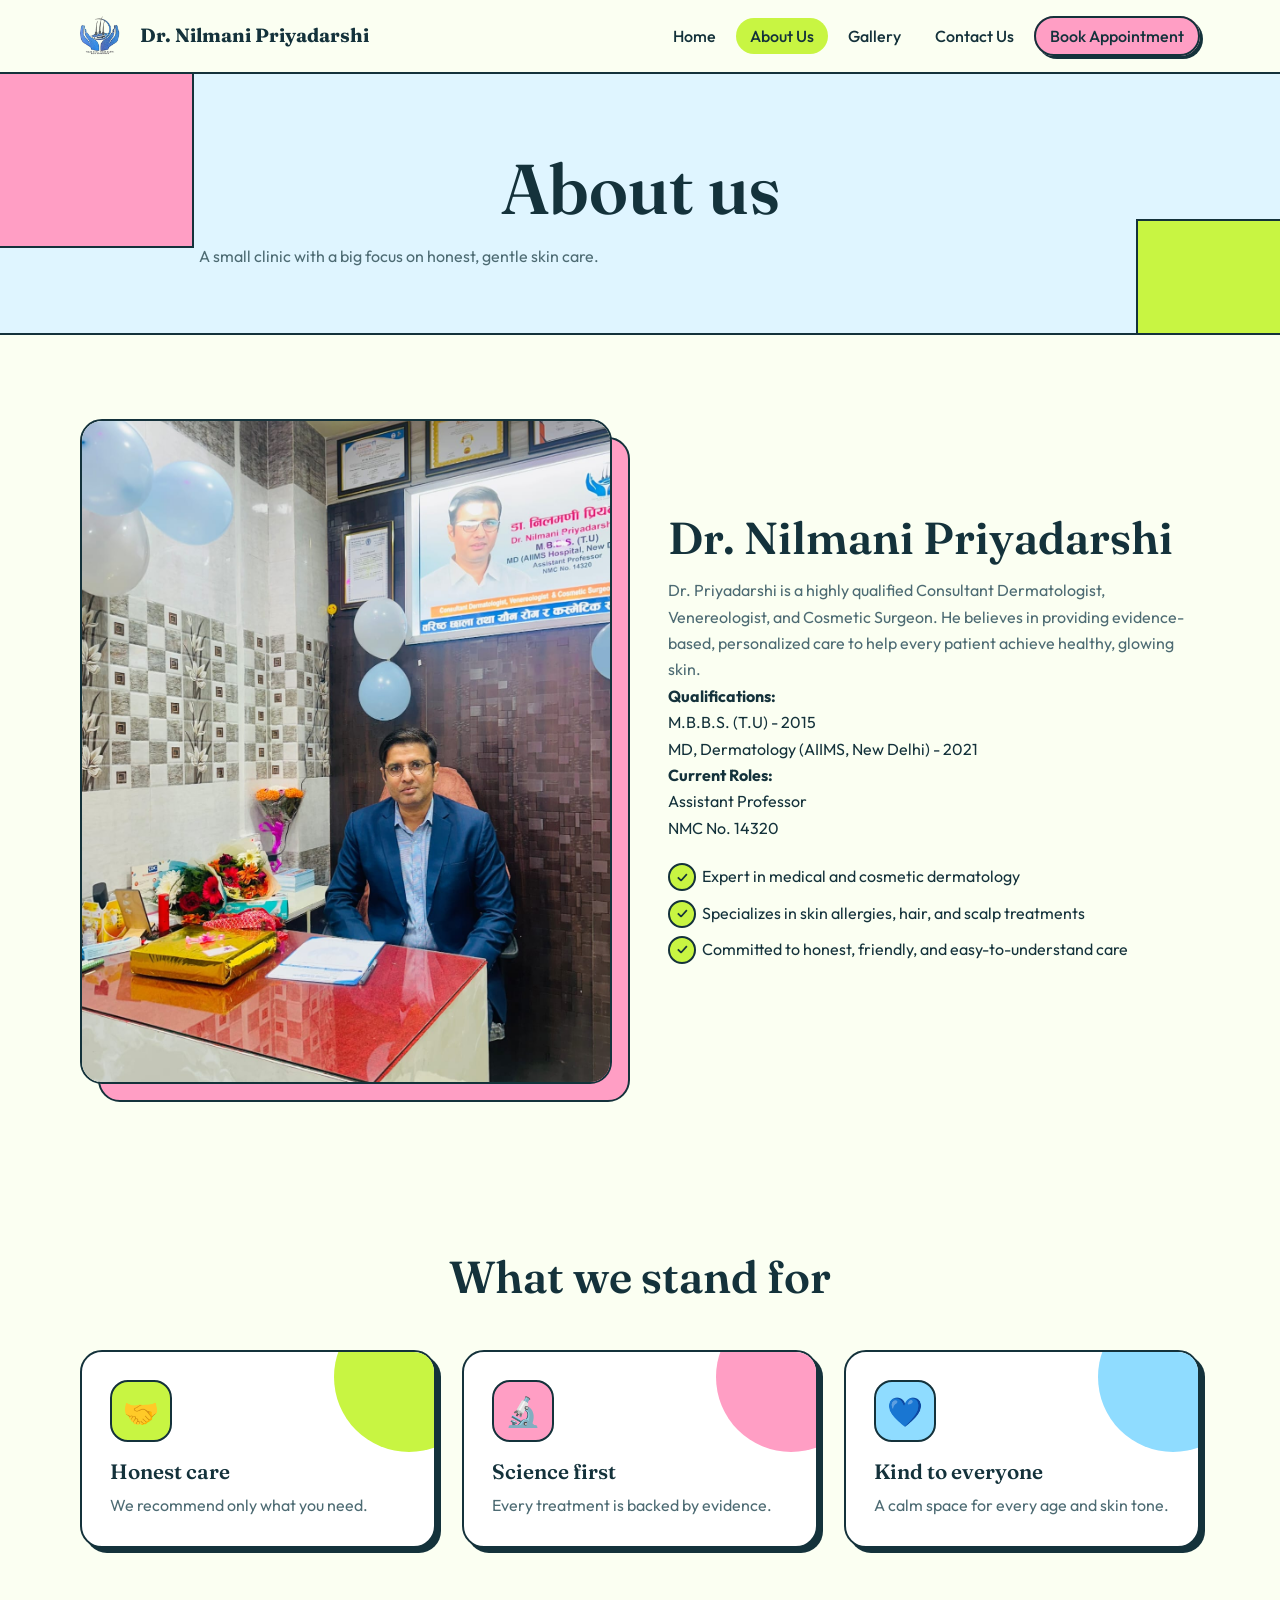
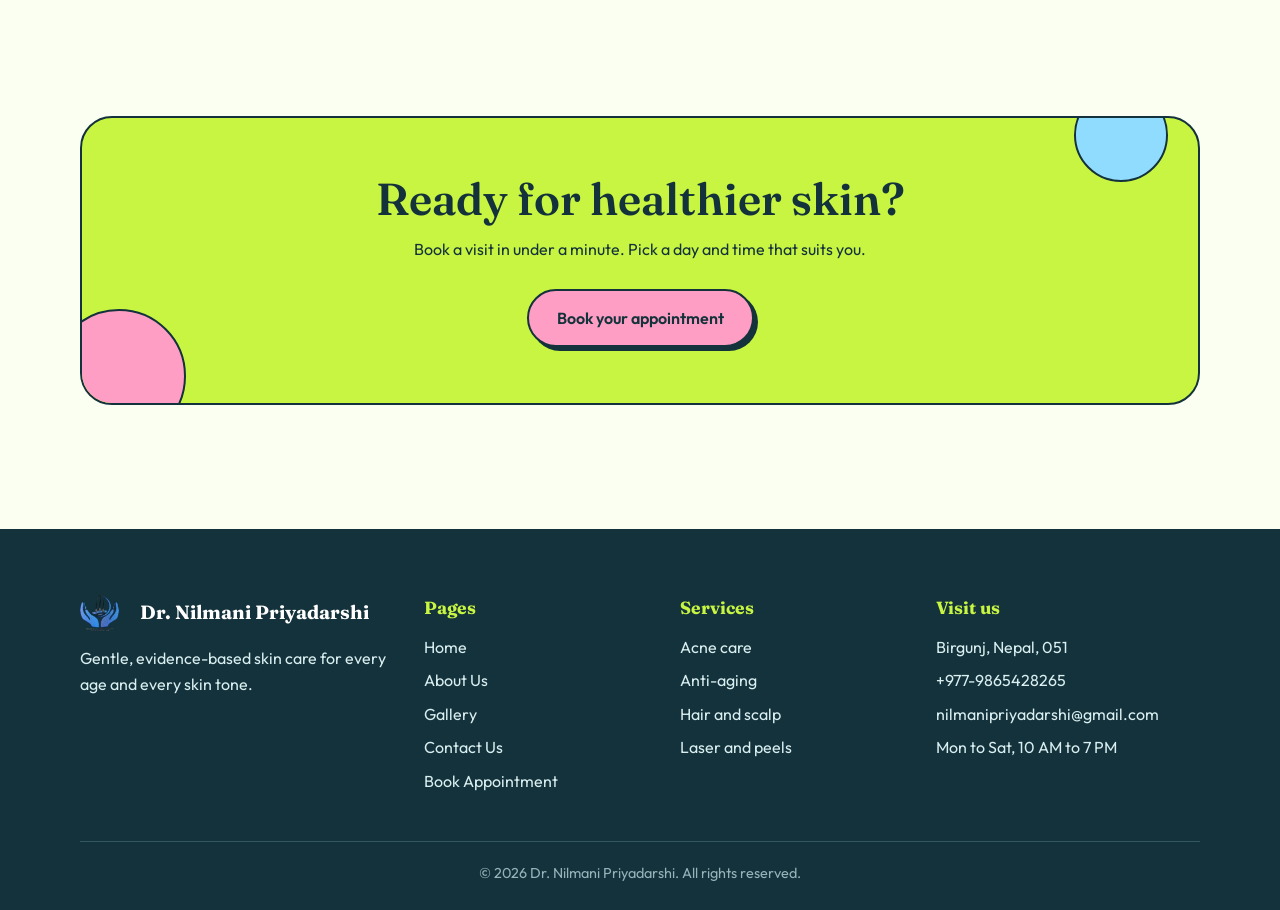
==== about.html @ e99387e2 "Dermatologist website committed" ====
<!DOCTYPE html>
<html lang="en"><head><meta charset="utf-8"><meta name="viewport" content="width=device-width,initial-scale=1">
<title>About Us | Dr. Nilmani Priyadarshi Skin Clinic</title><meta name="description" content="Learn about our clinic and meet Dr. Nilmani Priyadarshi.">
<link rel="preconnect" href="https://fonts.googleapis.com"><link rel="preconnect" href="https://fonts.gstatic.com" crossorigin>
<link href="https://fonts.googleapis.com/css2?family=Fraunces:wght@500;600;700&family=Outfit:wght@400;500;600&display=swap" rel="stylesheet">
<link rel="stylesheet" href="css/style.css">
<style>
  .logo img { height: 40px; width: auto; margin-right: 10px; vertical-align: middle; }
  .logo { display: flex; align-items: center; font-weight: 700; font-size: 1.2rem; }
</style>
</head><body>
<header><div class="wrap nav">
  <a class="logo" href="index.html">
    <img src="./logo-edited.png" alt="Clinic Logo">
    Dr. Nilmani Priyadarshi
  </a>
<button class="burger" aria-label="Menu">☰</button>
<ul class="links"><li><a href="index.html">Home</a></li><li><a href="about.html" class=active>About Us</a></li><li><a href="gallery.html">Gallery</a></li><li><a href="contact.html">Contact Us</a></li><li><a class="cta" href="appointment.html">Book Appointment</a></li></ul></div></header>

<main>
<div class="phead"><div class="wrap"><h1>About us</h1><p class="lead">A small clinic with a big focus on honest, gentle skin care.</p></div></div>
<section><div class="wrap two"><div class="photo rv"><img src="./dr-nilmani.jpg" alt="Dr. Nilmani Priyadarshi"></div>
<div class="rv"><h2>Dr. Nilmani Priyadarshi</h2><p class="lead">Dr. Priyadarshi is a highly qualified Consultant Dermatologist, Venereologist, and Cosmetic Surgeon. He believes in providing evidence-based, personalized care to help every patient achieve healthy, glowing skin.</p>
<p><strong>Qualifications:</strong><br>
M.B.B.S. (T.U) - 2015<br>
MD, Dermatology (AIIMS, New Delhi) - 2021</p>
<p><strong>Current Roles:</strong><br>
Assistant Professor<br>
NMC No. 14320</p>
<ul class="ticks"><li>Expert in medical and cosmetic dermatology</li><li>Specializes in skin allergies, hair, and scalp treatments</li><li>Committed to honest, friendly, and easy-to-understand care</li></ul></div></div></section>

<section><div class="wrap center"><h2 class="rv">What we stand for</h2><div class="grid3" style="text-align:left"><div class="card c1 rv"><div class="ic">🤝</div><h3>Honest care</h3><p>We recommend only what you need.</p></div><div class="card c2 rv"><div class="ic">🔬</div><h3>Science first</h3><p>Every treatment is backed by evidence.</p></div><div class="card c3 rv"><div class="ic">💙</div><h3>Kind to everyone</h3><p>A calm space for every age and skin tone.</p></div></div></div></section>

<section><div class="wrap"><div class="band rv"><h2>Ready for healthier skin?</h2><p>Book a visit in under a minute. Pick a day and time that suits you.</p><a class="btn pink" href="appointment.html">Book your appointment</a></div></div></section>
</main>

<footer><div class="wrap"><div class="fgrid">
<div><a class="logo" href="index.html"><img src="./logo-edited.png" alt="Clinic Logo"> Dr. Nilmani Priyadarshi</a><p>Gentle, evidence-based skin care for every age and every skin tone.</p></div>
<div><h4>Pages</h4><ul><li><a href="index.html">Home</a></li><li><a href="about.html" class=active>About Us</a></li><li><a href="gallery.html">Gallery</a></li><li><a href="contact.html">Contact Us</a></li><li><a href="appointment.html">Book Appointment</a></li></ul></div>
<div><h4>Services</h4><ul><li>Acne care</li><li>Anti-aging</li><li>Hair and scalp</li><li>Laser and peels</li></ul></div>
<div><h4>Visit us</h4><ul><li>Birgunj, Nepal, 051</li><li>+977-9865428265</li><li>nilmanipriyadarshi@gmail.com</li><li>Mon to Sat, 10 AM to 7 PM</li></ul></div></div>
<p class="copy">© 2026 Dr. Nilmani Priyadarshi. All rights reserved.</p></div></footer>
<div class="lb"><img alt="Enlarged gallery photo" src=""></div>
<script src="js/main.js"></script></body></html>
---- css/style.css ----
:root{--lime:#c8f542;--lime2:#eaffa8;--pink:#ff9ec4;--pink2:#ffe0ee;--sky:#8fdcff;--sky2:#dff5ff;--ink:#14323b;--mut:#4d6b73;--paper:#fbfff2;--r:22px}
*{box-sizing:border-box;margin:0;padding:0}
html{scroll-behavior:smooth}
body{font-family:'Outfit',system-ui,sans-serif;color:var(--ink);background:var(--paper);line-height:1.65;overflow-x:hidden}
h1,h2,h3{font-family:'Fraunces',Georgia,serif;line-height:1.12;font-weight:600}
h1{font-size:clamp(2.4rem,6vw,4.4rem)}h2{font-size:clamp(1.8rem,4vw,2.8rem)}h3{font-size:1.3rem}
a{color:inherit;text-decoration:none}img{max-width:100%;display:block}
:focus-visible{outline:3px solid var(--ink);outline-offset:3px}
.wrap{width:min(1120px,92%);margin:auto}
section{padding:84px 0;position:relative}
.lead{color:var(--mut);max-width:58ch;margin-top:14px}
.center{text-align:center}.center .lead{margin-inline:auto}
/* nav */
header{position:sticky;top:0;z-index:50;background:rgba(251,255,242,.88);backdrop-filter:blur(12px);border-bottom:2px solid var(--ink)}
.nav{display:flex;align-items:center;justify-content:space-between;height:72px}
.logo{display:flex;align-items:center;gap:10px;font-family:'Fraunces',serif;font-weight:700;font-size:1.35rem}
.logo svg{width:38px;height:38px}
.links{display:flex;gap:6px;list-style:none;align-items:center}
.links a{padding:8px 14px;border-radius:99px;font-weight:500;transition:.25s}
.links a:hover{background:var(--sky2)}
.links a.active{background:var(--lime);}
.links .cta{background:var(--pink);border:2px solid var(--ink);box-shadow:3px 3px 0 var(--ink)}
.links .cta:hover{transform:translate(-1px,-1px);box-shadow:5px 5px 0 var(--ink);background:var(--pink)}
.burger{display:none;background:none;border:2px solid var(--ink);border-radius:10px;width:44px;height:44px;font-size:1.3rem;cursor:pointer}
/* buttons */
.btn{display:inline-block;padding:14px 28px;border-radius:99px;border:2px solid var(--ink);font-weight:600;font-family:inherit;font-size:1rem;cursor:pointer;background:var(--lime);box-shadow:4px 4px 0 var(--ink);transition:.2s}
.btn:hover{transform:translate(-2px,-2px);box-shadow:7px 7px 0 var(--ink)}
.btn:active{transform:translate(2px,2px);box-shadow:1px 1px 0 var(--ink)}
.btn.pink{background:var(--pink)}.btn.sky{background:var(--sky)}.btn.ghost{background:#fff}
/* hero */
.hero{padding:70px 0 100px;overflow:hidden}
.hero .wrap{display:grid;grid-template-columns:1.1fr .9fr;gap:40px;align-items:center}
.hero p{font-size:1.15rem;color:var(--mut);margin:20px 0 30px;max-width:48ch}
.hero .row{display:flex;gap:16px;flex-wrap:wrap}
.hl{background:linear-gradient(transparent 62%,var(--lime) 62%);padding:0 4px}
.badge{display:inline-flex;gap:8px;align-items:center;background:var(--sky2);border:2px solid var(--ink);padding:6px 16px;border-radius:99px;font-size:.92rem;margin-bottom:20px}
.stage{position:relative;height:460px}
.blob{position:absolute;border:2px solid var(--ink);animation:morph 9s ease-in-out infinite,float 7s ease-in-out infinite}
.b1{width:300px;height:300px;background:var(--pink);top:30px;left:70px}
.b2{width:190px;height:190px;background:var(--lime);bottom:20px;left:0;animation-delay:-3s}
.b3{width:150px;height:150px;background:var(--sky);top:0;right:10px;animation-delay:-5s}
.dot{position:absolute;border-radius:50%;background:var(--ink);animation:float 5s ease-in-out infinite}
.dot.d1{width:14px;height:14px;top:60px;left:30px}.dot.d2{width:20px;height:20px;bottom:80px;right:40px;background:var(--pink);border:2px solid var(--ink);animation-delay:-2s}.dot.d3{width:10px;height:10px;top:210px;right:0;animation-delay:-1s}
.glass{position:absolute;background:#fff;border:2px solid var(--ink);border-radius:18px;padding:14px 18px;box-shadow:5px 5px 0 var(--ink);animation:float 6s ease-in-out infinite}
.g1{left:20px;top:200px;animation-delay:-1s}.g2{right:0;bottom:70px;animation-delay:-4s}
.glass b{display:block;font-family:'Fraunces',serif;font-size:1.5rem}
.glass small{color:var(--mut)}
.face{position:absolute;inset:0;margin:auto;width:230px;height:230px;font-size:7rem;display:grid;place-items:center;z-index:2;animation:float 6s ease-in-out infinite}
@keyframes morph{0%,100%{border-radius:60% 40% 55% 45%/50% 60% 40% 50%}50%{border-radius:40% 60% 45% 55%/60% 40% 60% 40%}}
@keyframes float{0%,100%{transform:translateY(0) rotate(0)}50%{transform:translateY(-16px) rotate(2deg)}}
.pop{animation:pop .8s cubic-bezier(.2,1.4,.4,1) both}.pop:nth-child(2){animation-delay:.12s}.pop:nth-child(3){animation-delay:.24s}.pop:nth-child(4){animation-delay:.36s}
@keyframes pop{from{opacity:0;transform:translateY(30px) scale(.96)}to{opacity:1;transform:none}}
/* marquee */
.marq{background:var(--ink);color:var(--lime);overflow:hidden;white-space:nowrap;padding:14px 0;border-block:2px solid var(--ink)}
.marq div{display:inline-block;animation:slide 28s linear infinite;font-family:'Fraunces',serif;font-size:1.2rem}
.marq span{margin:0 22px}
@keyframes slide{to{transform:translateX(-50%)}}
/* about */
.two{display:grid;grid-template-columns:1fr 1fr;gap:56px;align-items:center}
.photo{position:relative}
.photo img{border:2px solid var(--ink);border-radius:var(--r);aspect-ratio:4/5;object-fit:cover;width:100%;background:var(--sky2);position:relative;z-index:1}
.photo:before{content:"";position:absolute;inset:18px -18px -18px 18px;background:var(--pink);border:2px solid var(--ink);border-radius:var(--r);transition:.4s}
.photo:hover:before{inset:26px -26px -26px 26px}
.ticks{list-style:none;margin:22px 0 28px}
.ticks li{padding-left:34px;position:relative;margin:10px 0}
.ticks li:before{content:"✓";position:absolute;left:0;width:24px;height:24px;border-radius:50%;background:var(--lime);border:2px solid var(--ink);display:grid;place-items:center;font-size:.8rem;font-weight:700}
/* services */
.tint{background:var(--sky2);border-block:2px solid var(--ink)}
.grid3{display:grid;grid-template-columns:repeat(auto-fit,minmax(300px,1fr));gap:26px;margin-top:48px}
.card{background:#fff;border:2px solid var(--ink);border-radius:var(--r);padding:28px;position:relative;overflow:hidden;cursor:pointer;transition:transform .3s,box-shadow .3s;box-shadow:5px 5px 0 var(--ink)}
.card:hover{transform:translate(-4px,-6px) rotate(-.6deg);box-shadow:10px 12px 0 var(--ink)}
.card:before{content:"";position:absolute;width:150px;height:150px;border-radius:50%;right:-50px;top:-50px;background:var(--c,var(--lime));transition:transform .5s}
.card:hover:before{transform:scale(1.8)}
.card .ic{position:relative;width:62px;height:62px;border-radius:18px;border:2px solid var(--ink);background:var(--c,var(--lime));display:grid;place-items:center;font-size:1.8rem;margin-bottom:18px;transition:transform .4s}
.card:hover .ic{transform:rotate(-12deg) scale(1.1)}
.card p{position:relative;color:var(--mut);margin-top:8px}
.card ul{position:relative;list-style:none;max-height:0;opacity:0;overflow:hidden;transition:.5s;margin-top:0}
.card:hover ul,.card.open ul{max-height:160px;opacity:1;margin-top:14px}
.card li{padding:3px 0 3px 22px;position:relative;font-size:.95rem}
.card li:before{content:"•";position:absolute;left:4px;font-weight:700}
.c1{--c:var(--lime)}.c2{--c:var(--pink)}.c3{--c:var(--sky)}
/* stats */
.stats{display:grid;grid-template-columns:repeat(auto-fit,minmax(200px,1fr));gap:22px;margin-top:40px}
.stat{background:#fff;border:2px solid var(--ink);border-radius:var(--r);padding:26px;text-align:center}
.stat:nth-child(1){background:var(--lime2)}.stat:nth-child(2){background:var(--pink2)}.stat:nth-child(3){background:var(--sky2)}.stat:nth-child(4){background:var(--lime2)}
.stat b{font-family:'Fraunces',serif;font-size:2.8rem;display:block}
/* testimonials */
.tslider{position:relative;max-width:760px;margin:46px auto 0}
.tcard{display:none;background:#fff;border:2px solid var(--ink);border-radius:var(--r);padding:38px;box-shadow:8px 8px 0 var(--pink);animation:pop .6s both}
.tcard.on{display:block}
.tcard q{font-family:'Fraunces',serif;font-size:1.35rem;line-height:1.45;quotes:none;display:block}
.who{display:flex;align-items:center;gap:14px;margin-top:22px}
.av{width:50px;height:50px;border-radius:50%;border:2px solid var(--ink);display:grid;place-items:center;font-weight:700;background:var(--lime)}
.stars{color:#f5a300;letter-spacing:2px}
.dots{display:flex;gap:10px;justify-content:center;margin-top:28px}
.dots button{width:14px;height:14px;border-radius:50%;border:2px solid var(--ink);background:#fff;cursor:pointer;transition:.3s}
.dots button.on{background:var(--pink);width:36px;border-radius:99px}
/* cta */
.band{background:var(--lime);border:2px solid var(--ink);border-radius:32px;padding:56px 30px;text-align:center;position:relative;overflow:hidden}
.band:before,.band:after{content:"";position:absolute;border-radius:50%;border:2px solid var(--ink);animation:float 8s ease-in-out infinite}
.band:before{width:130px;height:130px;background:var(--pink);left:-30px;bottom:-40px}
.band:after{width:90px;height:90px;background:var(--sky);right:30px;top:-30px;animation-delay:-3s}
.band h2,.band p,.band a{position:relative;z-index:1}.band p{margin:12px 0 26px}
/* page head */
.phead{padding:76px 0 64px;text-align:center;background:var(--sky2);border-bottom:2px solid var(--ink);overflow:hidden;position:relative}
.phead:before{content:"";position:absolute;width:260px;height:260px;background:var(--pink);border:2px solid var(--ink);left:-70px;top:-90px;animation:morph 9s infinite,float 7s infinite}
.phead:after{content:"";position:absolute;width:180px;height:180px;background:var(--lime);border:2px solid var(--ink);right:-40px;bottom:-70px;animation:morph 10s infinite,float 8s infinite -2s}
.phead *{position:relative;z-index:1}
/* gallery */
.chips{display:flex;gap:10px;justify-content:center;flex-wrap:wrap;margin-bottom:34px}
.chip{padding:8px 20px;border:2px solid var(--ink);border-radius:99px;background:#fff;font:inherit;cursor:pointer;transition:.2s}
.chip.on,.chip:hover{background:var(--lime)}
.gal{columns:3 260px;column-gap:20px}
.gal figure{break-inside:avoid;margin-bottom:20px;border:2px solid var(--ink);border-radius:var(--r);overflow:hidden;position:relative;cursor:zoom-in;background:var(--sky2);box-shadow:5px 5px 0 var(--ink);transition:.3s}
.gal figure:hover{transform:translateY(-6px) rotate(-.5deg)}
.gal img{width:100%;transition:transform .6s}.gal figure:hover img{transform:scale(1.08)}
.gal figcaption{position:absolute;left:12px;bottom:12px;background:var(--pink);border:2px solid var(--ink);border-radius:99px;padding:3px 14px;font-size:.85rem}
.gal figure.hide{display:none}
.lb{position:fixed;inset:0;background:rgba(20,50,59,.9);display:none;place-items:center;z-index:99;padding:20px;cursor:zoom-out}
.lb.on{display:grid}.lb img{max-height:88vh;border:3px solid #fff;border-radius:16px;animation:pop .4s both}
/* forms */
.split{display:grid;grid-template-columns:1.15fr .85fr;gap:36px;align-items:start}
.form{background:#fff;border:2px solid var(--ink);border-radius:var(--r);padding:32px;box-shadow:8px 8px 0 var(--sky)}
.form h3{margin-bottom:18px}
.fg{display:grid;grid-template-columns:1fr 1fr;gap:16px}.full{grid-column:1/-1}
label{display:block;font-weight:500;font-size:.92rem;margin-bottom:5px}
input,select,textarea{width:100%;padding:12px 14px;border:2px solid var(--ink);border-radius:14px;font:inherit;background:var(--paper);transition:.2s}
input:focus,select:focus,textarea:focus{outline:none;background:var(--lime2);box-shadow:0 0 0 4px var(--sky)}
textarea{min-height:100px;resize:vertical}
.side{display:grid;gap:22px}
.info{background:var(--pink2);border:2px solid var(--ink);border-radius:var(--r);padding:26px}
.info.s{background:var(--lime2)}.info.k{background:var(--sky2)}
.info h3{margin-bottom:10px}.info p,.info li{margin:6px 0}.info ul{list-style:none}
.doc{display:flex;gap:16px;align-items:center}
.doc .av{width:70px;height:70px;font-size:2rem;background:var(--sky)}
.alist{margin-top:56px}
.appt{display:flex;justify-content:space-between;gap:16px;flex-wrap:wrap;align-items:center;background:#fff;border:2px solid var(--ink);border-left:12px solid var(--pink);border-radius:18px;padding:18px 22px;margin-top:16px;animation:pop .5s both}
.appt:nth-child(3n+2){border-left-color:var(--lime)}.appt:nth-child(3n){border-left-color:var(--sky)}
.appt small{color:var(--mut)}
.x{background:none;border:2px solid var(--ink);border-radius:99px;padding:6px 16px;font:inherit;cursor:pointer;transition:.2s}.x:hover{background:var(--pink)}
.empty{text-align:center;padding:36px;border:2px dashed var(--ink);border-radius:18px;margin-top:16px;color:var(--mut)}
.toast{position:fixed;bottom:24px;left:50%;transform:translate(-50%,120px);background:var(--ink);color:var(--lime);padding:14px 26px;border-radius:99px;z-index:100;transition:.5s cubic-bezier(.2,1.4,.4,1)}
.toast.on{transform:translate(-50%,0)}
.map{border:2px solid var(--ink);border-radius:var(--r);overflow:hidden;height:260px;background:repeating-linear-gradient(45deg,var(--sky2),var(--sky2) 14px,#fff 14px,#fff 28px);display:grid;place-items:center;text-align:center;font-weight:500}
/* footer */
footer{background:var(--ink);color:#d9eef0;padding:64px 0 24px;margin-top:40px}
.fgrid{display:grid;grid-template-columns:1.4fr 1fr 1fr 1.2fr;gap:36px}
footer h4{font-family:'Fraunces',serif;color:var(--lime);margin-bottom:12px;font-size:1.1rem}
footer ul{list-style:none}footer li{margin:7px 0}footer a:hover{color:var(--pink)}
footer .logo{color:#fff;margin-bottom:12px}
.copy{border-top:1px solid #335761;margin-top:40px;padding-top:20px;text-align:center;font-size:.9rem;color:#94b4ba}
/* reveal */
.rv{opacity:0;transform:translateY(34px);transition:.8s cubic-bezier(.2,.8,.2,1)}.rv.in{opacity:1;transform:none}
@media(max-width:860px){
.hero .wrap,.two,.split{grid-template-columns:1fr}.stage{height:380px}
.fgrid{grid-template-columns:1fr 1fr}.burger{display:block}
.links{position:absolute;top:72px;left:0;right:0;background:var(--paper);flex-direction:column;padding:16px;border-bottom:2px solid var(--ink);display:none}
.links.open{display:flex}.fg{grid-template-columns:1fr}}
@media(prefers-reduced-motion:reduce){*,*:before,*:after{animation:none!important;transition:none!important}.rv{opacity:1;transform:none}}
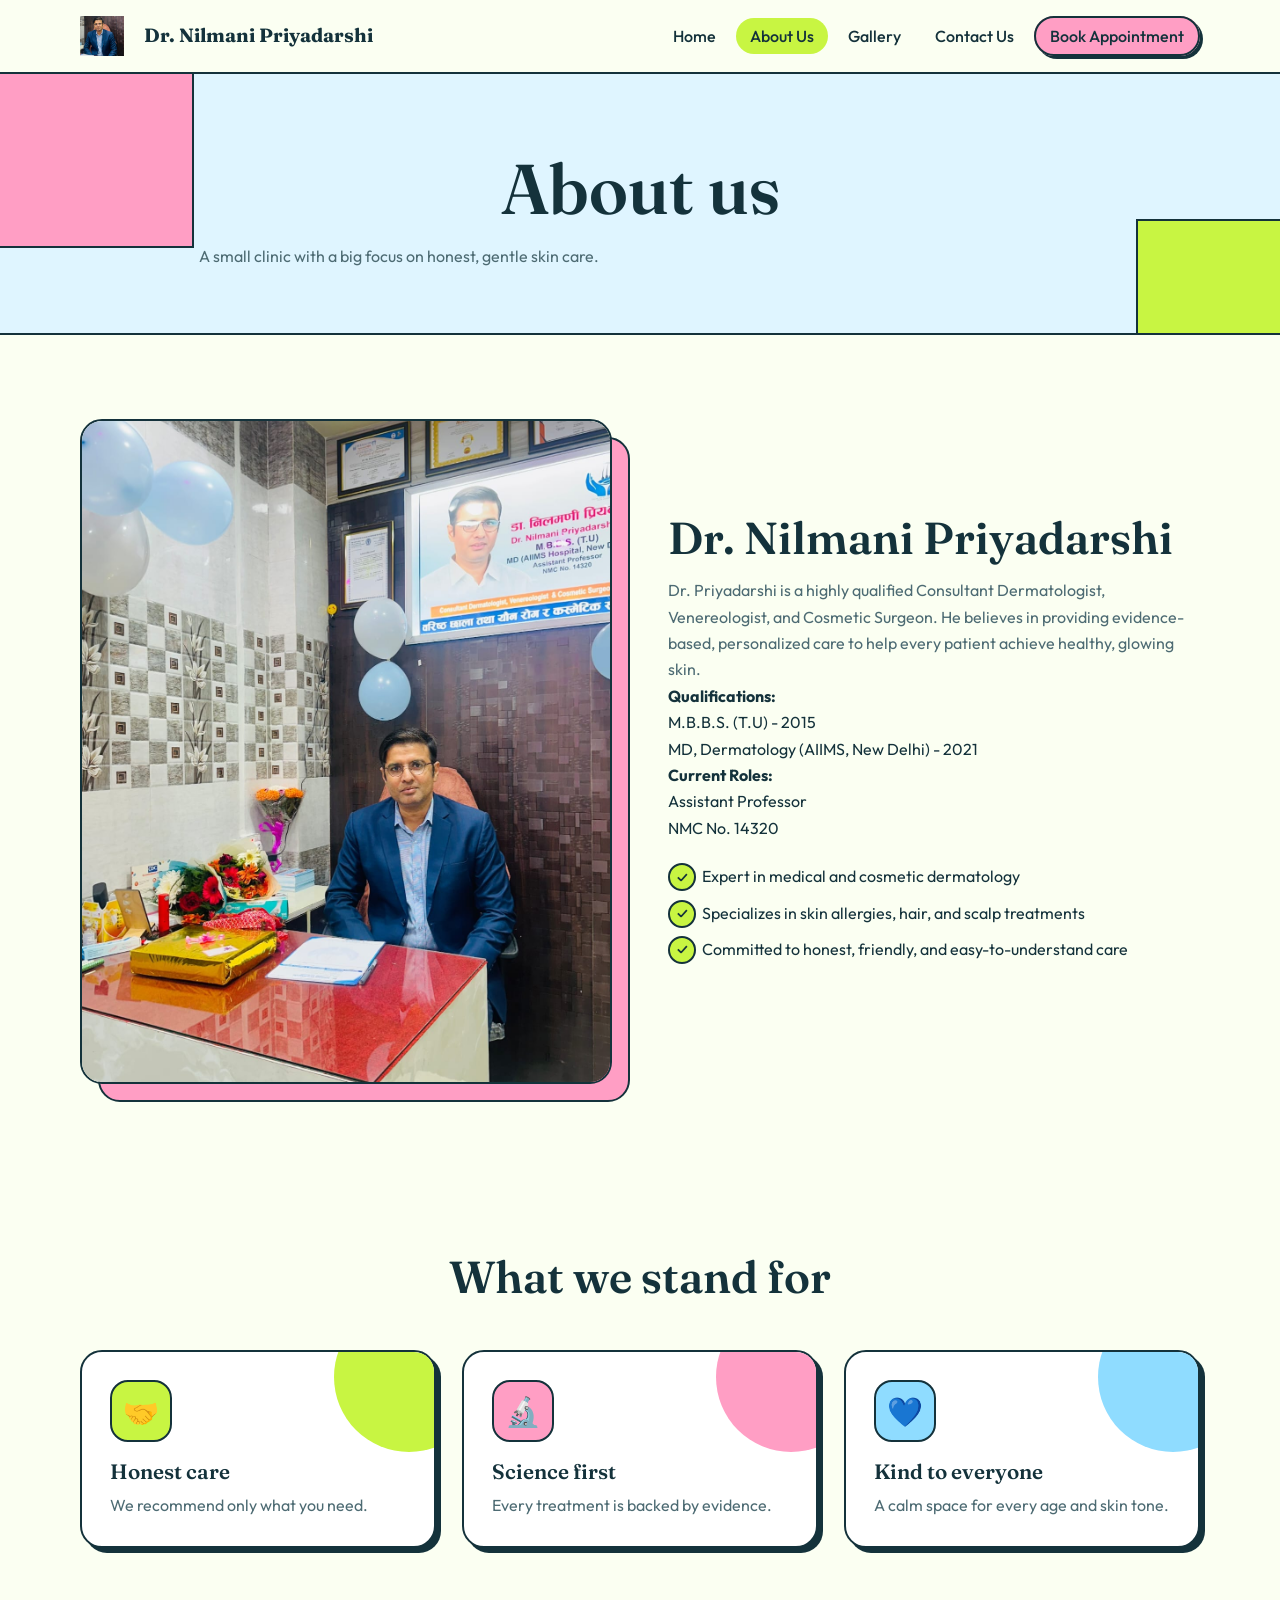
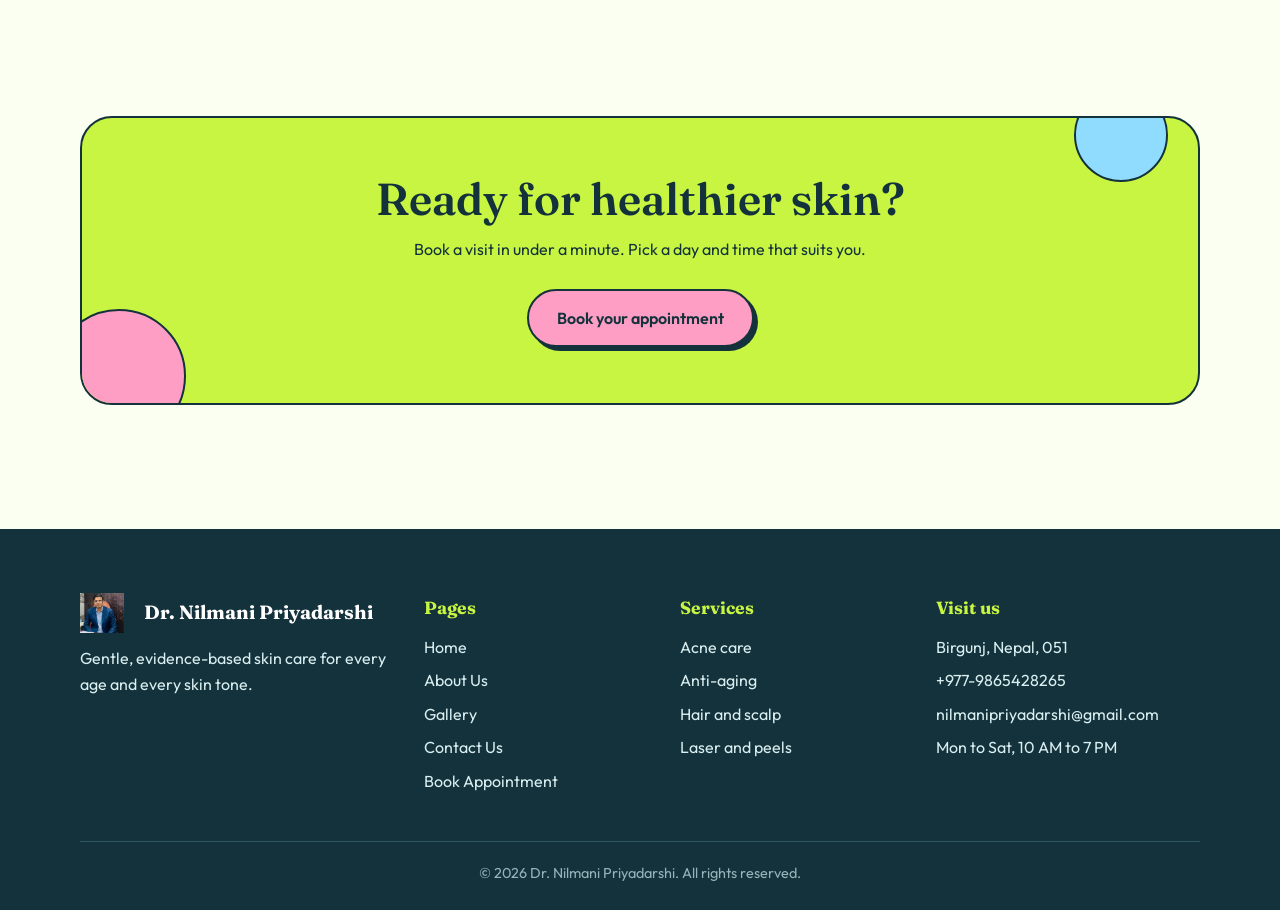
==== commit c9f654a6: "fixed" ====
--- a/about.html
+++ b/about.html
@@ -11,7 +11,7 @@
 </head><body>
 <header><div class="wrap nav">
   <a class="logo" href="index.html">
-    <img src="./logo-edited.png" alt="Clinic Logo">
+    <img src="./logo.jpg" alt="Clinic Logo">
     Dr. Nilmani Priyadarshi
   </a>
 <button class="burger" aria-label="Menu">☰</button>
@@ -35,7 +35,7 @@
 </main>
 
 <footer><div class="wrap"><div class="fgrid">
-<div><a class="logo" href="index.html"><img src="./logo-edited.png" alt="Clinic Logo"> Dr. Nilmani Priyadarshi</a><p>Gentle, evidence-based skin care for every age and every skin tone.</p></div>
+<div><a class="logo" href="index.html"><img src="./logo.jpg" alt="Clinic Logo"> Dr. Nilmani Priyadarshi</a><p>Gentle, evidence-based skin care for every age and every skin tone.</p></div>
 <div><h4>Pages</h4><ul><li><a href="index.html">Home</a></li><li><a href="about.html" class=active>About Us</a></li><li><a href="gallery.html">Gallery</a></li><li><a href="contact.html">Contact Us</a></li><li><a href="appointment.html">Book Appointment</a></li></ul></div>
 <div><h4>Services</h4><ul><li>Acne care</li><li>Anti-aging</li><li>Hair and scalp</li><li>Laser and peels</li></ul></div>
 <div><h4>Visit us</h4><ul><li>Birgunj, Nepal, 051</li><li>+977-9865428265</li><li>nilmanipriyadarshi@gmail.com</li><li>Mon to Sat, 10 AM to 7 PM</li></ul></div></div>
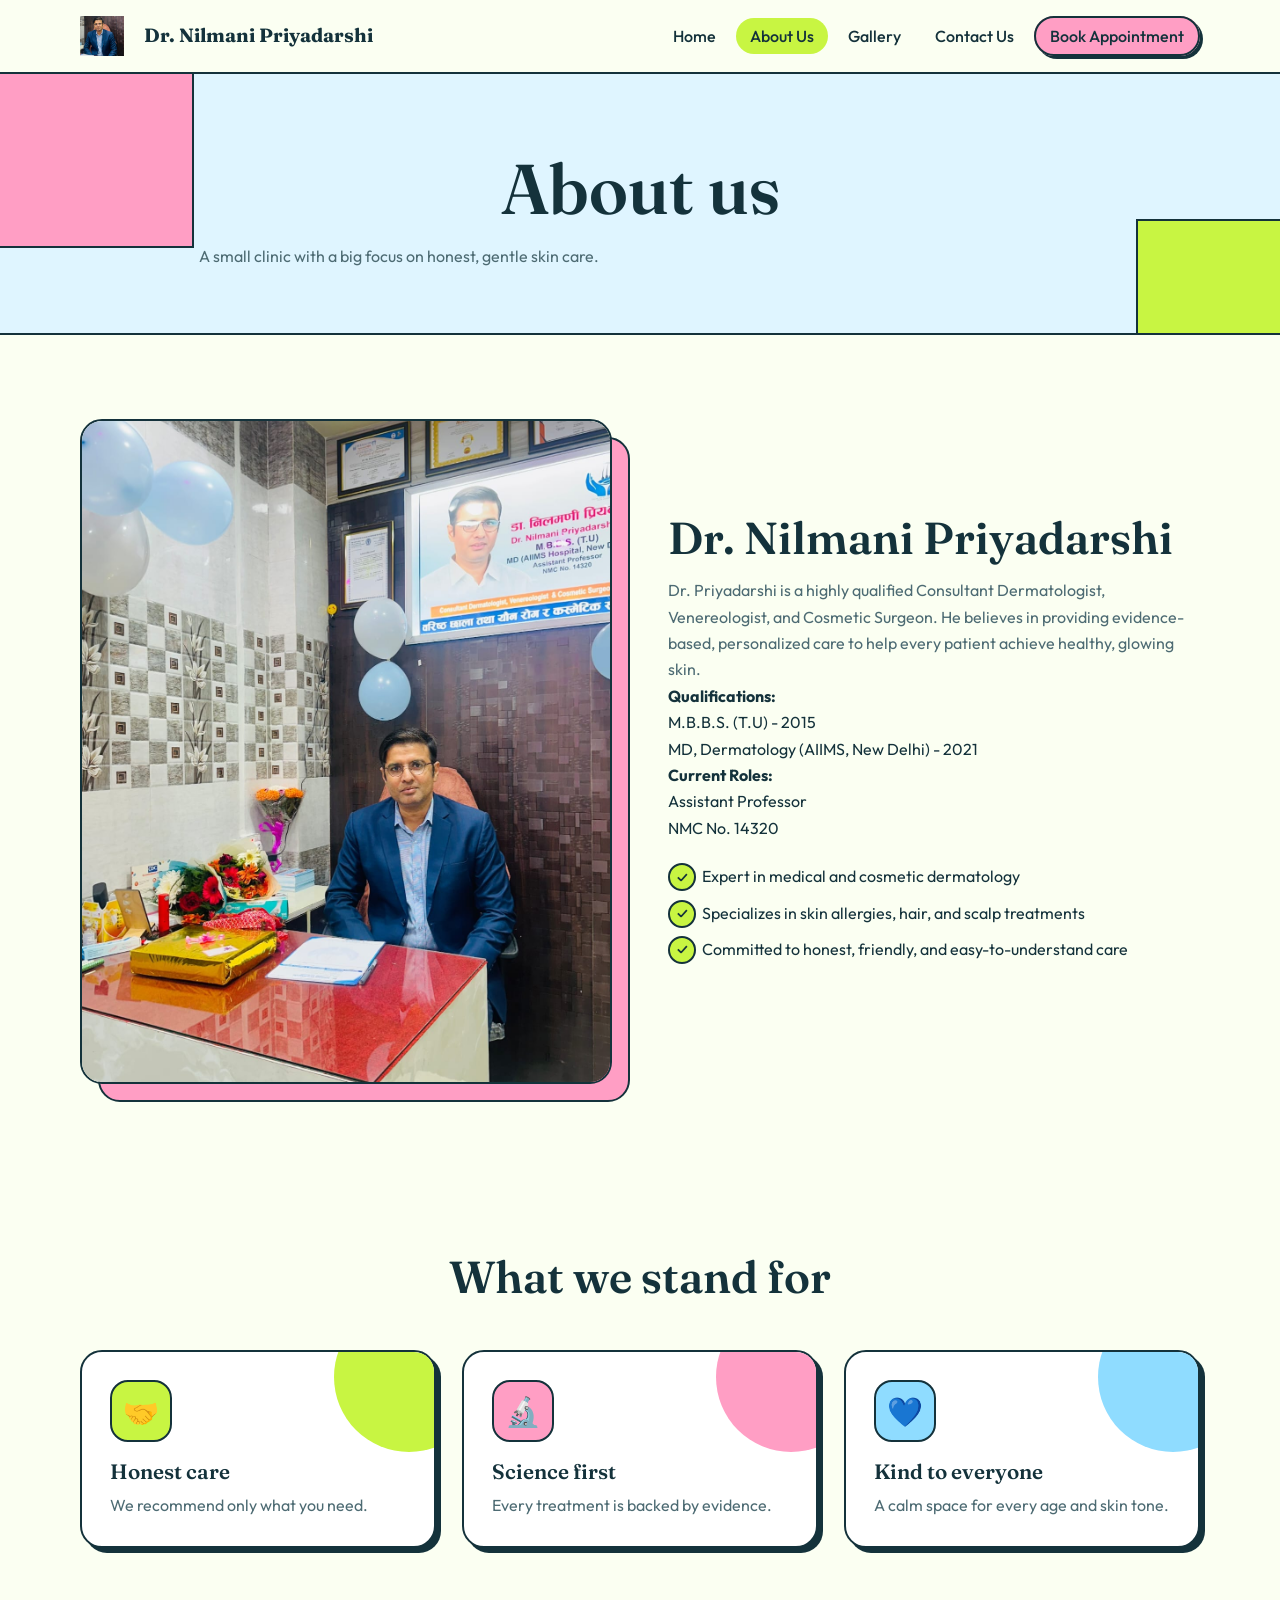
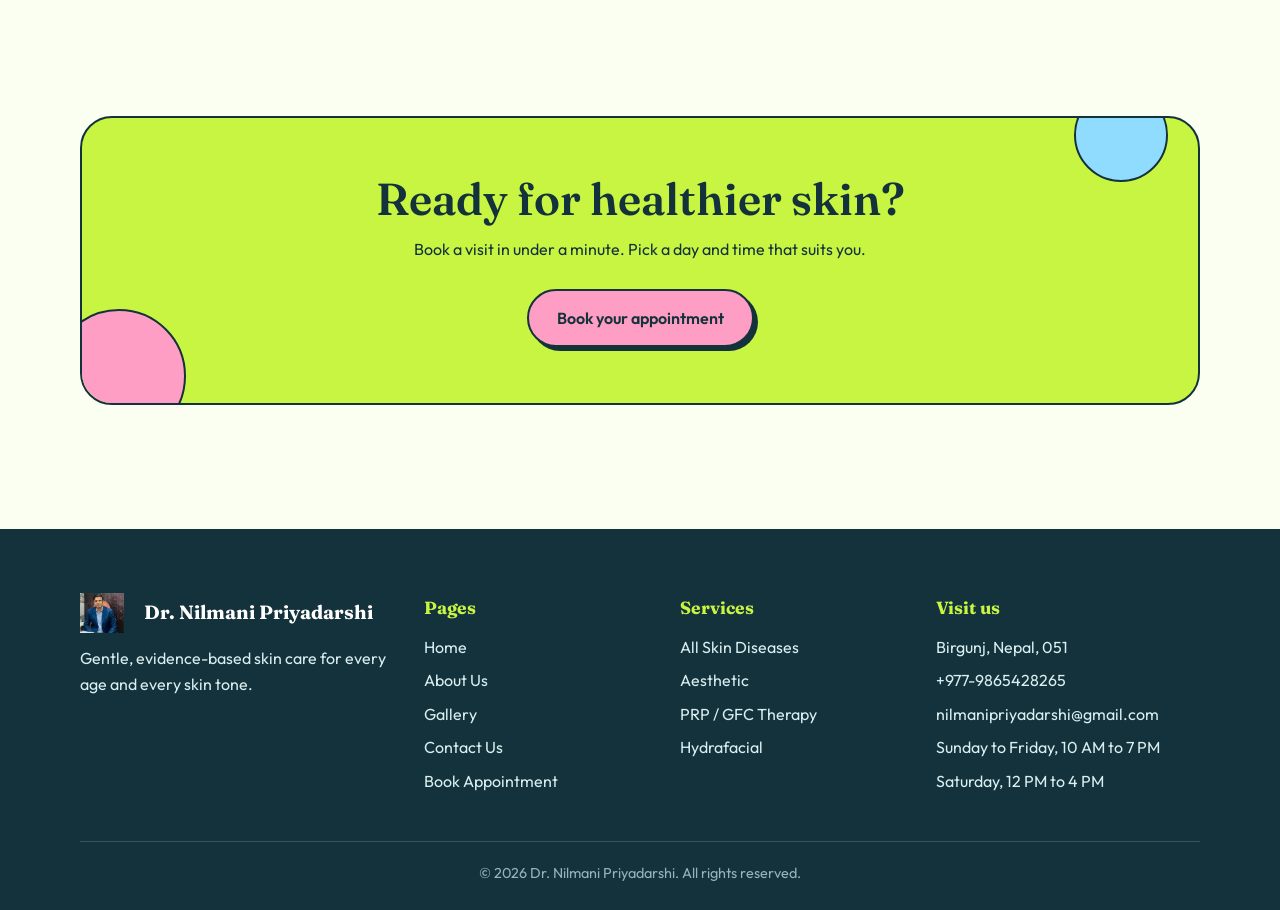
==== commit 243d972f: "fixed" ====
--- a/about.html
+++ b/about.html
@@ -37,8 +37,8 @@
 <footer><div class="wrap"><div class="fgrid">
 <div><a class="logo" href="index.html"><img src="./logo.jpg" alt="Clinic Logo"> Dr. Nilmani Priyadarshi</a><p>Gentle, evidence-based skin care for every age and every skin tone.</p></div>
 <div><h4>Pages</h4><ul><li><a href="index.html">Home</a></li><li><a href="about.html" class=active>About Us</a></li><li><a href="gallery.html">Gallery</a></li><li><a href="contact.html">Contact Us</a></li><li><a href="appointment.html">Book Appointment</a></li></ul></div>
-<div><h4>Services</h4><ul><li>Acne care</li><li>Anti-aging</li><li>Hair and scalp</li><li>Laser and peels</li></ul></div>
-<div><h4>Visit us</h4><ul><li>Birgunj, Nepal, 051</li><li>+977-9865428265</li><li>nilmanipriyadarshi@gmail.com</li><li>Mon to Sat, 10 AM to 7 PM</li></ul></div></div>
+<div><h4>Services</h4><ul><li>All Skin Diseases</li><li>Aesthetic</li><li>PRP / GFC Therapy</li><li>Hydrafacial</li></ul></div>
+<div><h4>Visit us</h4><ul><li>Birgunj, Nepal, 051</li><li>+977-9865428265</li><li>nilmanipriyadarshi@gmail.com</li><li>Sunday to Friday, 10 AM to 7 PM</li><li>Saturday, 12 PM to 4 PM</li></ul></div></div>
 <p class="copy">© 2026 Dr. Nilmani Priyadarshi. All rights reserved.</p></div></footer>
 <div class="lb"><img alt="Enlarged gallery photo" src=""></div>
 <script src="js/main.js"></script></body></html>
